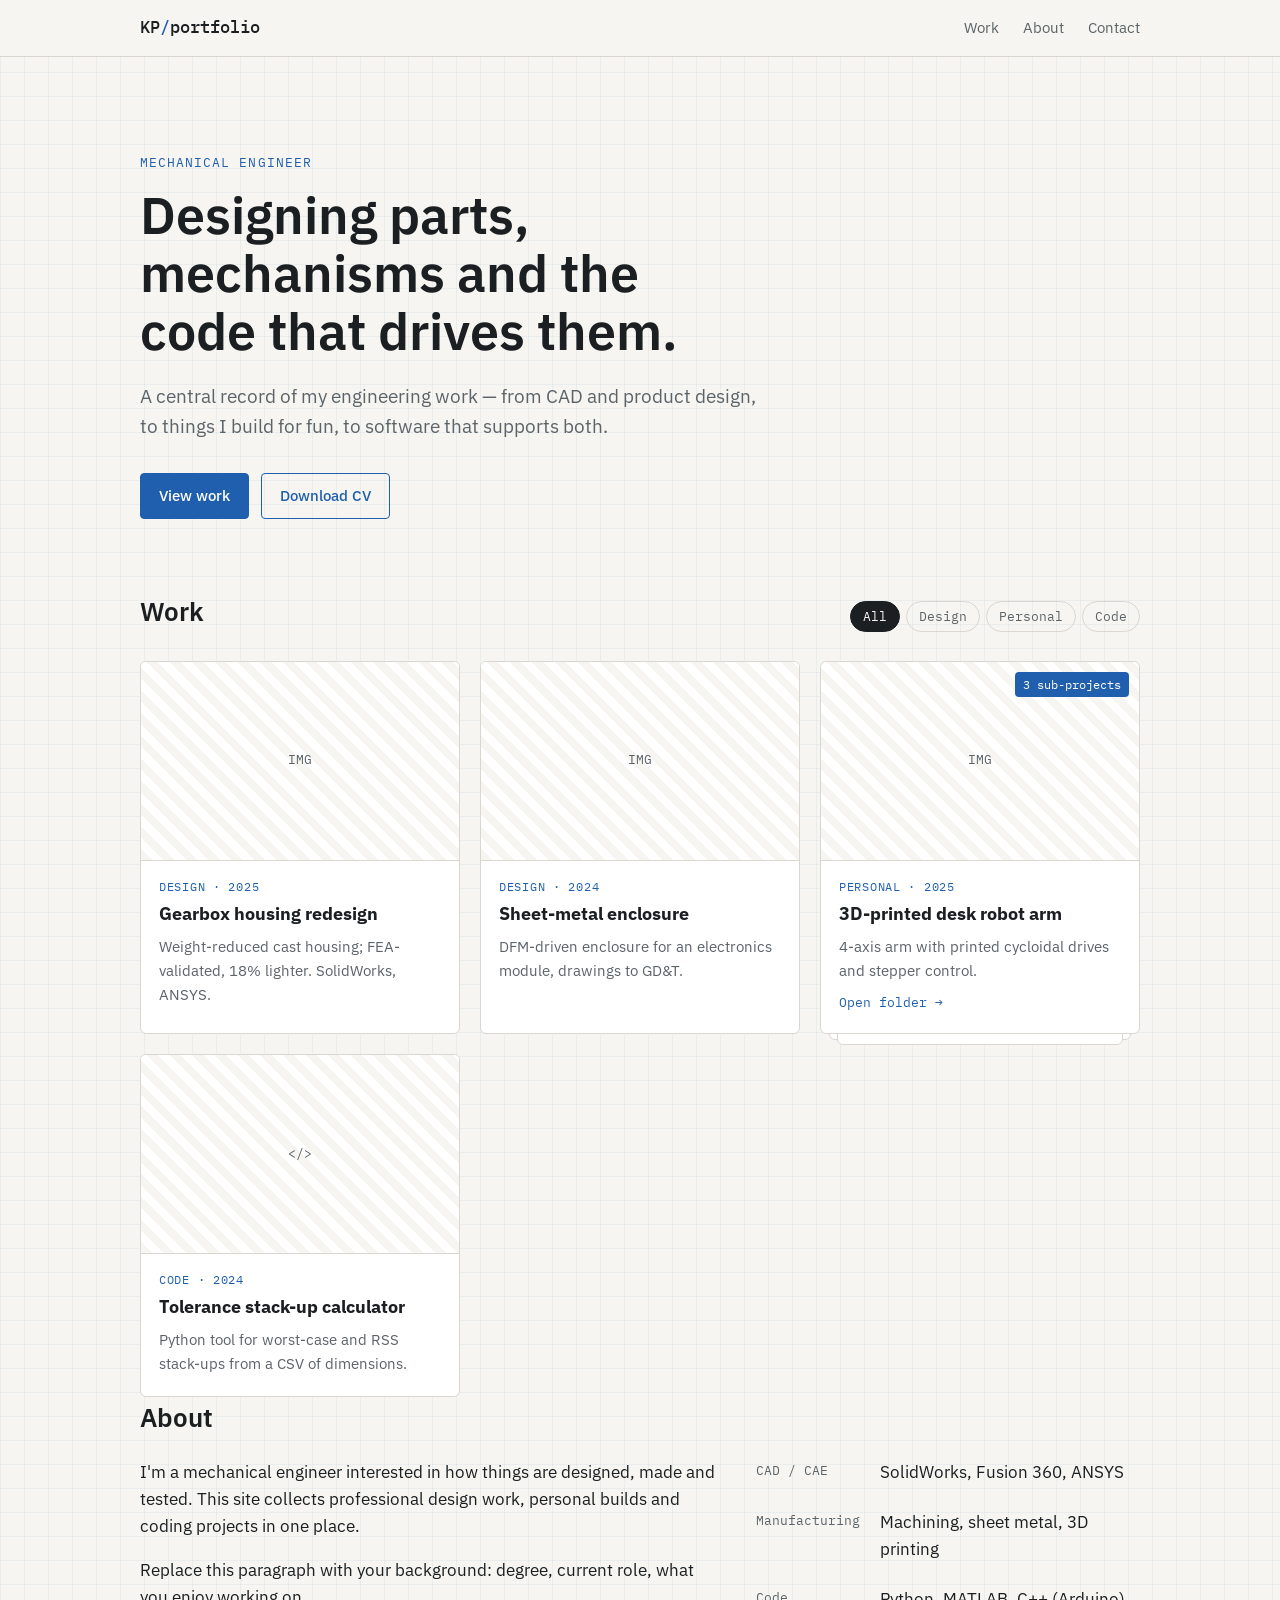
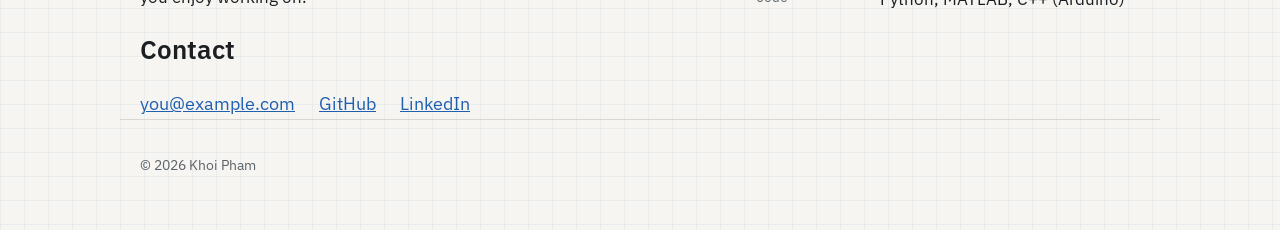
==== docs/index.html @ 56d698c5 "Add GitHub Pages portfolio site with nested projects and theme file Static site served from docs/ (n" ====
<!doctype html>
<html lang="en">
<head>
  <meta charset="utf-8">
  <meta name="viewport" content="width=device-width, initial-scale=1">
  <title>Khoi Pham — Mechanical Engineer</title>
  <meta name="description" content="Portfolio of mechanical design, personal projects and code.">
  <link rel="stylesheet" href="assets/theme.css">
  <link rel="stylesheet" href="assets/style.css">
</head>
<body>
  <header class="site-header">
    <div class="wrap header-inner">
      <a class="brand" href="#top">KP<span>/</span>portfolio</a>
      <nav>
        <a href="#work">Work</a>
        <a href="#about">About</a>
        <a href="#contact">Contact</a>
      </nav>
    </div>
  </header>

  <main id="top">
    <section class="hero wrap">
      <p class="eyebrow">Mechanical Engineer</p>
      <h1>Designing parts, mechanisms and the code that drives them.</h1>
      <p class="lede">
        A central record of my engineering work — from CAD and product design,
        to things I build for fun, to software that supports both.
      </p>
      <div class="hero-links">
        <a class="btn" href="#work">View work</a>
        <a class="btn ghost" href="assets/cv.pdf">Download CV</a>
      </div>
    </section>

    <section id="work" class="wrap">
      <div class="section-head">
        <h2>Work</h2>
        <div class="filters" role="group" aria-label="Filter projects">
          <button class="active" aria-pressed="true" data-filter="all">All</button>
          <button data-filter="design">Design</button>
          <button data-filter="personal">Personal</button>
          <button data-filter="code">Code</button>
        </div>
      </div>

      <!-- Projects are listed in assets/projects.js (supports nested sub-projects). -->
      <nav class="crumbs" id="work-crumbs" aria-label="Project folders" hidden></nav>
      <div class="folder-intro" id="work-intro" hidden></div>
      <div class="grid" id="work-grid" aria-live="polite"></div>
    </section>

    <section id="about" class="wrap about">
      <h2>About</h2>
      <div class="about-grid">
        <div>
          <p>
            I'm a mechanical engineer interested in how things are designed, made and
            tested. This site collects professional design work, personal builds and
            coding projects in one place.
          </p>
          <p>
            Replace this paragraph with your background: degree, current role,
            what you enjoy working on.
          </p>
        </div>
        <dl class="skills">
          <dt>CAD / CAE</dt><dd>SolidWorks, Fusion 360, ANSYS</dd>
          <dt>Manufacturing</dt><dd>Machining, sheet metal, 3D printing</dd>
          <dt>Code</dt><dd>Python, MATLAB, C++ (Arduino)</dd>
        </dl>
      </div>
    </section>

    <section id="contact" class="wrap contact">
      <h2>Contact</h2>
      <ul>
        <li><a href="mailto:you@example.com">you@example.com</a></li>
        <li><a href="https://github.com/ThomasMyo">GitHub</a></li>
        <li><a href="https://www.linkedin.com/">LinkedIn</a></li>
      </ul>
    </section>
  </main>

  <footer class="wrap site-footer">
    <p>© <span id="year"></span> Khoi Pham</p>
  </footer>

  <script>document.getElementById('year').textContent = new Date().getFullYear();</script>
  <script src="assets/projects.js"></script>
  <script src="assets/work.js"></script>
</body>
</html>
---- docs/assets/theme.css ----
/* =====================================================================
   THEME — the one place to change the site's colours and fonts.
   Every page loads this file before style.css, which only uses these
   variables. Edit values here; you shouldn't need to touch style.css.
   ===================================================================== */

/* ---------- 1. Fonts ------------------------------------------------
   To switch fonts:
     a) pick fonts on https://fonts.google.com and copy their @import URL
        into the line below (or delete the line to use system fonts only)
     b) put the font names first in --font-body / --font-mono
*/
@import url("https://fonts.googleapis.com/css2?family=IBM+Plex+Mono:wght@400;500&family=IBM+Plex+Sans:wght@400;500;600&display=swap");

:root {
  --font-body: "IBM Plex Sans", system-ui, sans-serif;     /* paragraphs, headings */
  --font-mono: "IBM Plex Mono", ui-monospace, monospace;   /* labels, tags, nav brand */
  --font-size: 17px;                                       /* base text size; others scale off it */

  /* ---------- 2. Shape ---------- */
  --radius: 6px;        /* cards, images */
  --radius-sm: 4px;     /* buttons, badges */
  --grid-size: 24px;    /* spacing of the drafting-paper background grid; 0 to hide */

  /* ---------- 3. Colours: light mode ---------- */
  --bg: #f6f5f1;          /* page background */
  --surface: #ffffff;     /* cards, panels */
  --text: #1c1f22;        /* main text */
  --muted: #5c6369;       /* secondary text */
  --line: #d9d7d0;        /* borders, dividers */
  --accent: #1f5fae;      /* links, buttons, tags, highlights */
  --on-accent: #ffffff;   /* text sitting on an accent background (buttons, badges) */
  --grid: rgba(31, 95, 174, 0.06);  /* background grid lines */
}

/* ---------- 4. Colours: dark mode ----------
   Used automatically when the visitor's device is in dark mode.
   To lock the site to one mode, add data-theme="light" or data-theme="dark"
   to the <html> tag of each page. */
@media (prefers-color-scheme: dark) {
  :root:not([data-theme="light"]) {
    --bg: #14171a;
    --surface: #1c2024;
    --text: #e7e9ea;
    --muted: #9aa2a8;
    --line: #2d3338;
    --accent: #6ea8ff;
    --on-accent: #14171a;
    --grid: rgba(110, 168, 255, 0.05);
  }
}
:root[data-theme="dark"] {
  --bg: #14171a;
  --surface: #1c2024;
  --text: #e7e9ea;
  --muted: #9aa2a8;
  --line: #2d3338;
  --accent: #6ea8ff;
  --on-accent: #14171a;
  --grid: rgba(110, 168, 255, 0.05);
}
---- docs/assets/style.css ----
/* Layout and components. Colours, fonts and shapes come from theme.css. */


* { box-sizing: border-box; }

html { scroll-behavior: smooth; }

body {
  margin: 0;
  font-family: var(--font-body);
  font-size: var(--font-size);
  line-height: 1.6;
  color: var(--text);
  background-color: var(--bg);
  /* faint drafting-paper grid */
  background-image:
    linear-gradient(var(--grid) 1px, transparent 1px),
    linear-gradient(90deg, var(--grid) 1px, transparent 1px);
  background-size: var(--grid-size) var(--grid-size);
}

a { color: var(--accent); }

.wrap { max-width: 1040px; margin: 0 auto; padding: 0 20px; }

/* Header */
.site-header {
  position: sticky; top: 0; z-index: 10;
  background: color-mix(in srgb, var(--bg) 88%, transparent);
  backdrop-filter: blur(6px);
  border-bottom: 1px solid var(--line);
}
.header-inner { display: flex; align-items: center; justify-content: space-between; height: 56px; }
.brand { font-family: var(--font-mono); font-weight: 500; color: var(--text); text-decoration: none; }
.brand span { color: var(--accent); }
nav a { margin-left: 20px; color: var(--muted); text-decoration: none; font-size: 15px; }
nav a:hover { color: var(--text); }

/* Hero */
.hero { padding: 96px 20px 72px; }
.eyebrow { font-family: var(--font-mono); font-size: 13px; letter-spacing: .08em; text-transform: uppercase; color: var(--accent); margin: 0 0 12px; }
h1 { font-size: clamp(32px, 5vw, 52px); line-height: 1.12; font-weight: 600; margin: 0 0 20px; max-width: 18ch; }
.lede { font-size: 19px; color: var(--muted); max-width: 56ch; margin: 0 0 32px; }
.hero-links { display: flex; gap: 12px; flex-wrap: wrap; }

.btn {
  display: inline-block; padding: 10px 18px; border-radius: var(--radius-sm);
  background: var(--accent); color: var(--on-accent); text-decoration: none; font-weight: 500; font-size: 15px;
  border: 1px solid var(--accent);
}
.btn.ghost { background: transparent; color: var(--accent); }

/* Sections */
section { padding-top: 48px; padding-bottom: 48px; }
h2 { font-size: 26px; font-weight: 600; margin: 0 0 20px; }
.section-head { display: flex; align-items: baseline; justify-content: space-between; flex-wrap: wrap; gap: 12px; margin-bottom: 8px; }

.filters { display: flex; gap: 6px; flex-wrap: wrap; }
.filters button {
  font-family: var(--font-mono); font-size: 13px; padding: 6px 12px; cursor: pointer;
  background: transparent; color: var(--muted); border: 1px solid var(--line); border-radius: 999px;
}
.filters button.active { background: var(--text); color: var(--bg); border-color: var(--text); }

/* Project grid */
.grid { display: grid; grid-template-columns: repeat(auto-fill, minmax(280px, 1fr)); gap: 20px; }
.card { background: var(--surface); border: 1px solid var(--line); border-radius: var(--radius); overflow: hidden; transition: transform .15s, border-color .15s; }
.card:hover { transform: translateY(-2px); border-color: var(--accent); }
.card a { color: inherit; text-decoration: none; display: block; height: 100%; }
.card-body { padding: 16px 18px 20px; }
.card h3 { font-size: 18px; margin: 4px 0 6px; }
.card p { margin: 0; color: var(--muted); font-size: 15px; }
.card .tag { font-family: var(--font-mono); font-size: 12px; text-transform: uppercase; letter-spacing: .06em; color: var(--accent); }

.thumb {
  aspect-ratio: 16 / 10; display: grid; place-items: center;
  background: repeating-linear-gradient(45deg, var(--bg), var(--bg) 8px, var(--surface) 8px, var(--surface) 16px);
  border-bottom: 1px solid var(--line);
  font-family: var(--font-mono); font-size: 13px; color: var(--muted);
}
.thumb img { width: 100%; height: 100%; object-fit: cover; }
.thumb.wide { aspect-ratio: 16 / 7; border: 1px solid var(--line); border-radius: var(--radius); margin: 24px 0 8px; }

.card-link { color: inherit; text-decoration: none; display: block; height: 100%; }
.card.no-link:hover { transform: none; border-color: var(--line); }
.thumb { position: relative; }
.badge {
  position: absolute; top: 10px; right: 10px;
  font-family: var(--font-mono); font-size: 12px; padding: 3px 8px; border-radius: var(--radius-sm);
  background: var(--accent); color: var(--on-accent);
}
.open-hint { margin-top: 10px !important; font-family: var(--font-mono); font-size: 13px !important; color: var(--accent) !important; }

/* Nested folders: a stacked-sheet look so groups read as "more inside" */
.card.group { overflow: visible; position: relative; }
.card.group::before, .card.group::after {
  content: ""; position: absolute; left: 8px; right: 8px; height: 100%;
  background: var(--surface); border: 1px solid var(--line); border-radius: var(--radius); z-index: -1;
}
.card.group::before { top: 5px; }
.card.group::after { top: 10px; left: 16px; right: 16px; }
.card.group .thumb { border-radius: var(--radius) var(--radius) 0 0; overflow: hidden; }
.grid { isolation: isolate; }

.crumbs { display: flex; flex-wrap: wrap; align-items: center; gap: 8px; font-family: var(--font-mono); font-size: 14px; margin: 4px 0 16px; }
[hidden] { display: none !important; }
.crumbs a { text-decoration: none; margin-left: 0; color: var(--accent); font-size: 14px; }
.crumbs a:hover { text-decoration: underline; }
.crumbs .sep { color: var(--muted); }
.crumbs .here { color: var(--text); }

.folder-intro { border-left: 3px solid var(--accent); padding: 4px 0 4px 16px; margin-bottom: 24px; max-width: 64ch; }
.folder-intro h3 { margin: 0 0 4px; font-size: 20px; }
.folder-intro p { margin: 0 0 6px; color: var(--muted); }
.folder-intro .tag { font-family: var(--font-mono); font-size: 12px; text-transform: uppercase; letter-spacing: .06em; color: var(--accent); }
.btn.small { padding: 6px 12px; font-size: 14px; margin-top: 6px; }
.empty { color: var(--muted); font-style: italic; }

/* About */
.about-grid { display: grid; grid-template-columns: 3fr 2fr; gap: 40px; }
.about-grid p { margin-top: 0; }
.skills, .meta { margin: 0; display: grid; grid-template-columns: max-content 1fr; gap: 8px 20px; }
.skills dt, .meta dt { font-family: var(--font-mono); font-size: 13px; color: var(--muted); padding-top: 2px; }
.skills dd, .meta dd { margin: 0; }

/* Contact */
.contact ul { list-style: none; padding: 0; margin: 0; display: flex; gap: 24px; flex-wrap: wrap; font-size: 18px; }

/* Project page */
.project { padding-top: 64px; padding-bottom: 48px; max-width: 760px; }
.project h1 { max-width: none; }
.project h2 { font-size: 21px; margin-top: 36px; margin-bottom: 8px; }

.site-footer { border-top: 1px solid var(--line); padding-top: 20px; padding-bottom: 40px; color: var(--muted); font-size: 14px; }

@media (max-width: 720px) {
  .hero { padding-top: 56px; padding-bottom: 40px; }
  .about-grid { grid-template-columns: 1fr; gap: 24px; }
  nav a { margin-left: 14px; }
}
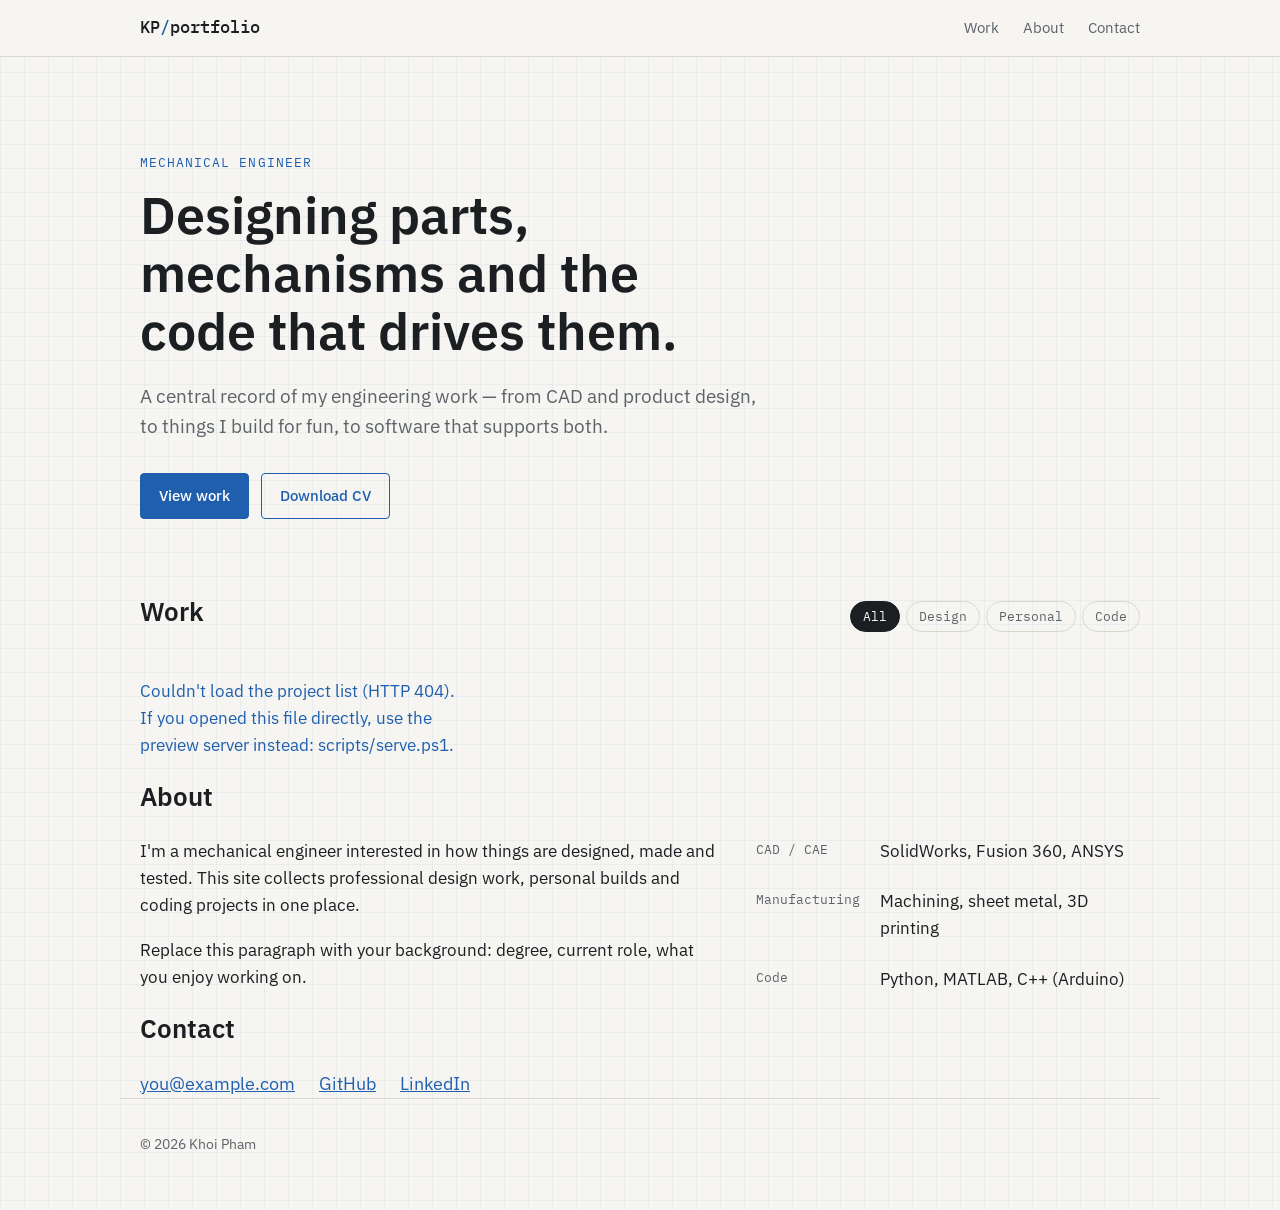
==== commit 1269dbc5: "Move projects to Markdown files with folder-based nesting Each project is now a .md file in docs/con" ====
--- a/docs/index.html
+++ b/docs/index.html
@@ -45,7 +45,7 @@
         </div>
       </div>
 
-      <!-- Projects are listed in assets/projects.js (supports nested sub-projects). -->
+      <!-- Projects come from the Markdown files in content/projects (folders = nested projects). -->
       <nav class="crumbs" id="work-crumbs" aria-label="Project folders" hidden></nav>
       <div class="folder-intro" id="work-intro" hidden></div>
       <div class="grid" id="work-grid" aria-live="polite"></div>
@@ -88,7 +88,7 @@
   </footer>
 
   <script>document.getElementById('year').textContent = new Date().getFullYear();</script>
-  <script src="assets/projects.js"></script>
+  <script src="assets/content.js"></script>
   <script src="assets/work.js"></script>
 </body>
 </html>
--- a/docs/assets/style.css
+++ b/docs/assets/style.css
@@ -138,3 +138,22 @@
   .about-grid { grid-template-columns: 1fr; gap: 24px; }
   nav a { margin-left: 14px; }
 }
+
+/* Markdown write-ups (project.html) */
+.project .lede { font-size: 18px; margin-bottom: 24px; }
+.project .crumbs { margin-bottom: 28px; }
+.project .meta { margin-bottom: 8px; }
+.hero-img { width: 100%; border-radius: var(--radius); border: 1px solid var(--line); margin: 24px 0 8px; display: block; }
+.prose { margin-top: 8px; }
+.prose img { max-width: 100%; height: auto; border-radius: var(--radius); }
+.prose h2 { font-size: 21px; margin-top: 36px; margin-bottom: 8px; }
+.prose h3 { font-size: 18px; margin-top: 28px; margin-bottom: 6px; }
+.prose code { font-family: var(--font-mono); font-size: .9em; background: var(--surface); border: 1px solid var(--line); border-radius: var(--radius-sm); padding: 1px 5px; }
+.prose pre { background: var(--surface); border: 1px solid var(--line); border-radius: var(--radius); padding: 14px 16px; overflow-x: auto; }
+.prose pre code { border: 0; padding: 0; background: none; }
+.prose blockquote { margin: 16px 0; padding-left: 16px; border-left: 3px solid var(--accent); color: var(--muted); }
+.prose table { border-collapse: collapse; width: 100%; display: block; overflow-x: auto; font-size: 15px; }
+.prose th, .prose td { border: 1px solid var(--line); padding: 6px 10px; text-align: left; }
+.prose th { background: var(--surface); }
+.project > .grid { margin-top: 12px; }
+.error { color: var(--accent); }
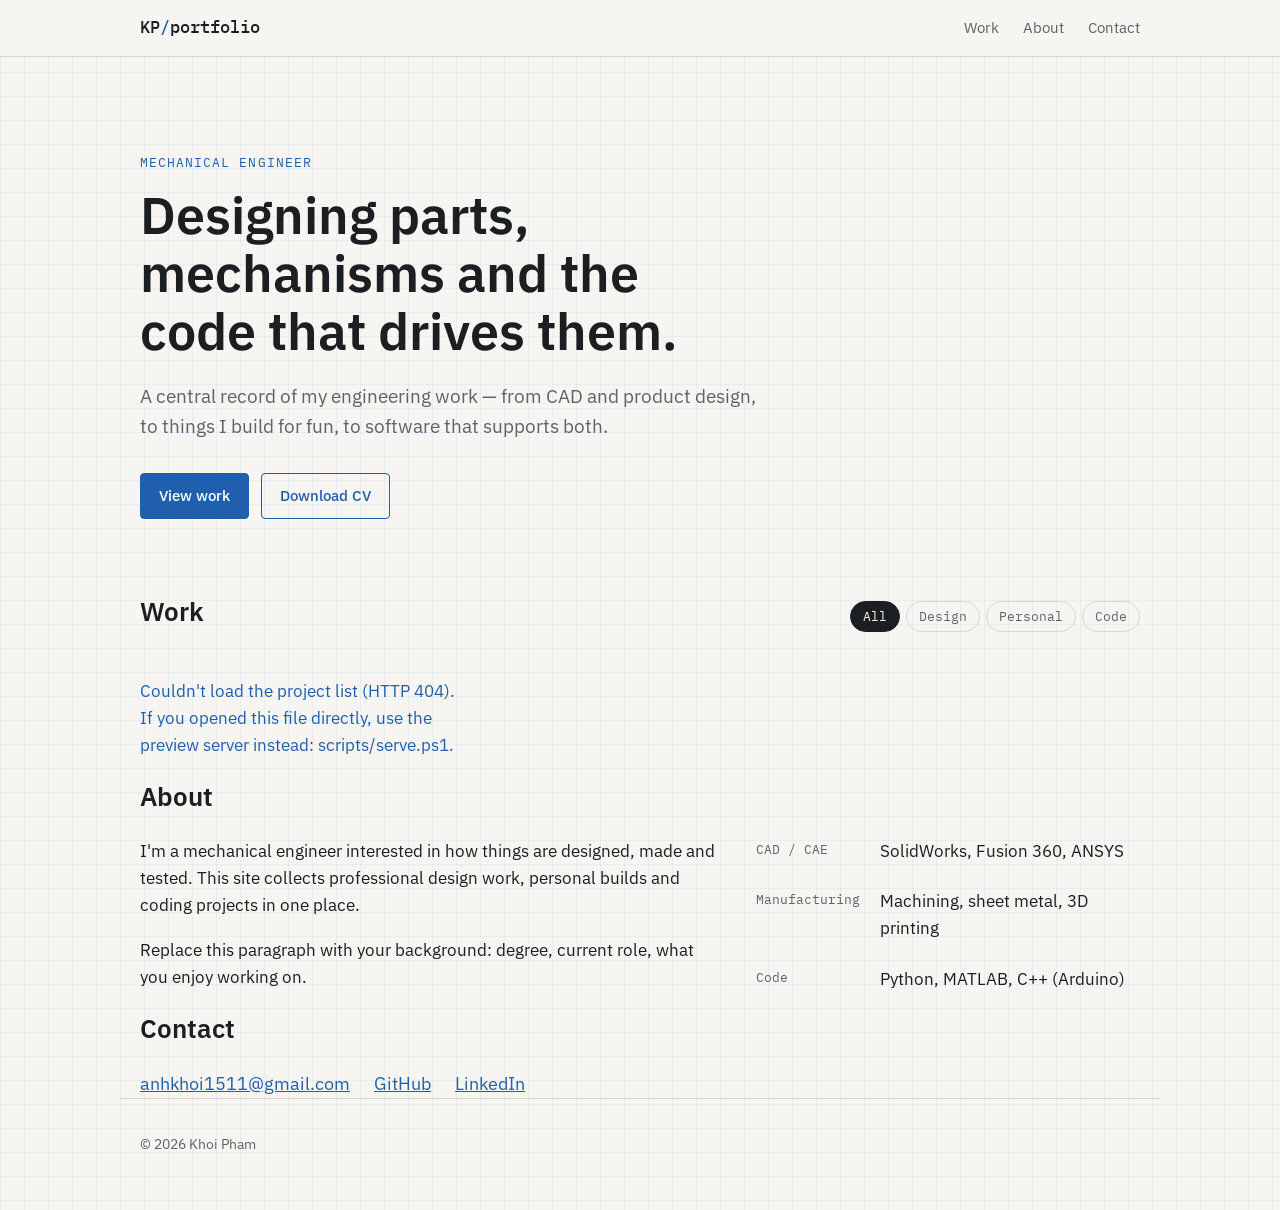
==== commit 68511ac2: "Add résumé-based projects, presentation photos and contact info - Replace the sample projects with C" ====
--- a/docs/index.html
+++ b/docs/index.html
@@ -76,9 +76,9 @@
     <section id="contact" class="wrap contact">
       <h2>Contact</h2>
       <ul>
-        <li><a href="mailto:you@example.com">you@example.com</a></li>
-        <li><a href="https://github.com/ThomasMyo">GitHub</a></li>
-        <li><a href="https://www.linkedin.com/">LinkedIn</a></li>
+        <li><a href="mailto:anhkhoi1511@gmail.com">anhkhoi1511@gmail.com</a></li>
+        <li><a href="https://github.com/ThomasMyo" target="_blank" rel="noopener">GitHub</a></li>
+        <li><a href="https://www.linkedin.com/in/khoipham0315" target="_blank" rel="noopener">LinkedIn</a></li>
       </ul>
     </section>
   </main>
